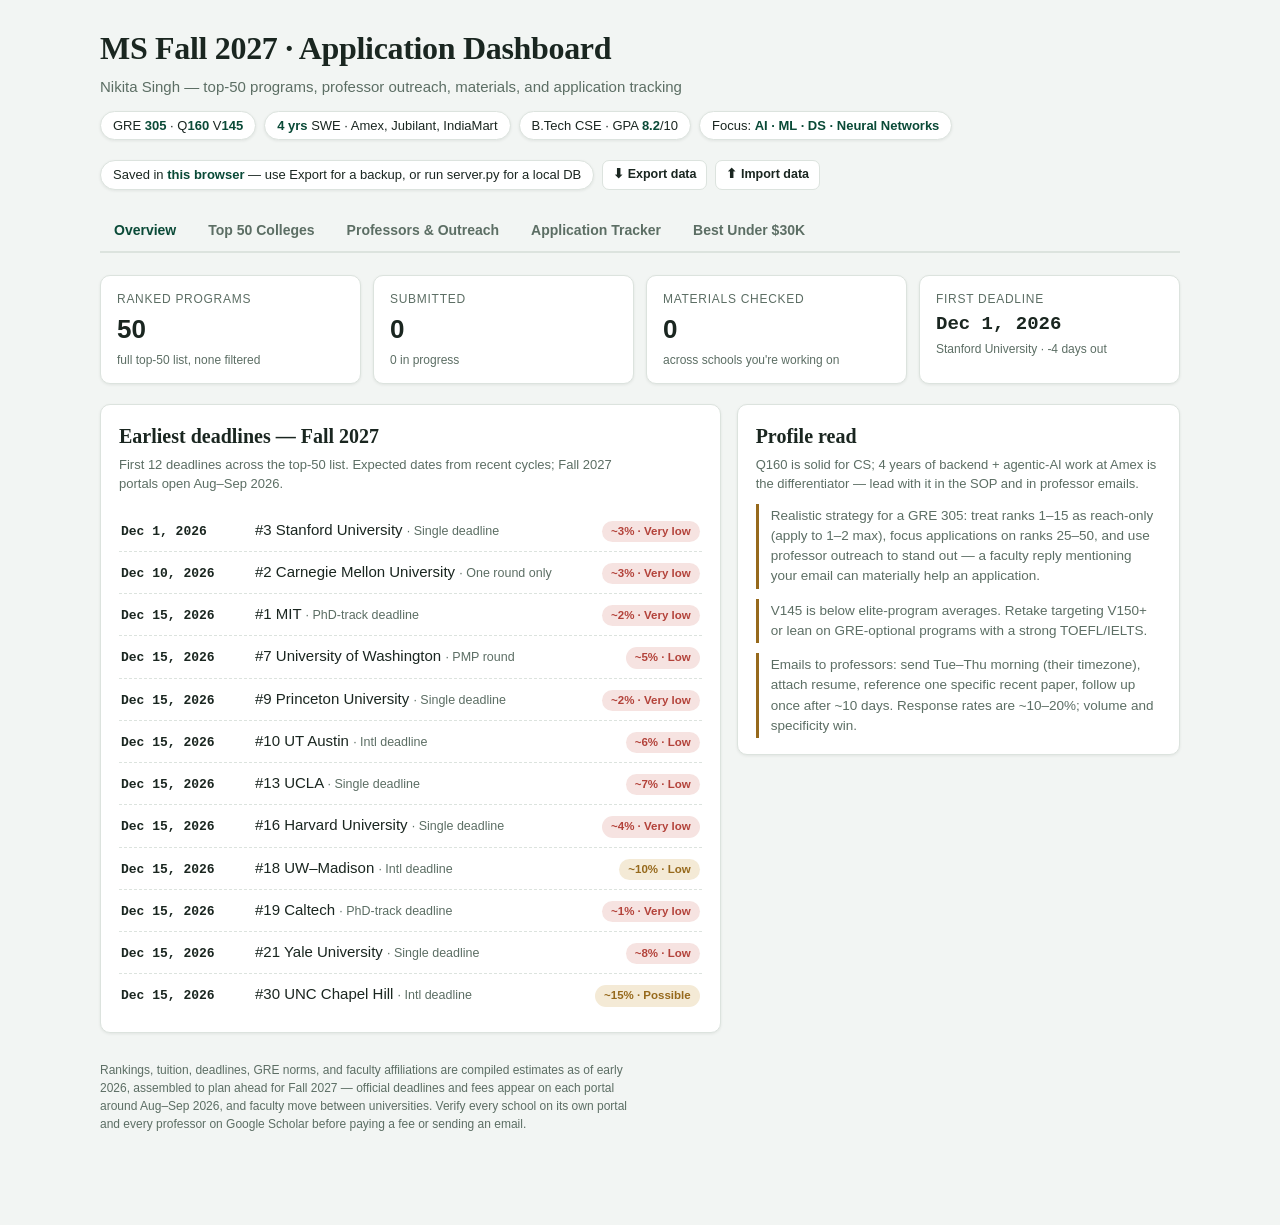
==== index.html @ 61728da5 "Refactor dashboard into modular SOLID app with build step Split the single-file grad-dashboard.html " ====
<!doctype html>
<html lang="en">
<head>
<meta charset="utf-8">
<title>MS Fall 2027 — Application Dashboard</title>
<meta name="viewport" content="width=device-width, initial-scale=1">
<link rel="stylesheet" href="styles.css">
</head>
<body>
<div class="wrap">
<header>
  <h1>MS Fall 2027 · Application Dashboard</h1>
  <p class="sub">Nikita Singh — top-50 programs, professor outreach, materials, and application tracking</p>
  <div class="chips">
    <span class="chip">GRE <b>305</b> · Q<b>160</b> V<b>145</b></span>
    <span class="chip"><b>4 yrs</b> SWE · Amex, Jubilant, IndiaMart</span>
    <span class="chip">B.Tech CSE · GPA <b>8.2</b>/10</span>
    <span class="chip">Focus: <b>AI · ML · DS · Neural Networks</b></span>
  </div>
  <div class="chips">
    <span class="chip" id="storageChip">…</span>
    <button class="btn" id="expBtn" type="button">⬇ Export data</button>
    <label class="btn" style="cursor:pointer">⬆ Import data<input type="file" id="impFile" accept="application/json" hidden></label>
  </div>
</header>

<nav role="tablist">
  <button class="on" data-tab="overview">Overview</button>
  <button data-tab="colleges">Top 50 Colleges</button>
  <button data-tab="profs">Professors &amp; Outreach</button>
  <button data-tab="tracker">Application Tracker</button>
  <button data-tab="value">Best Under $30K</button>
</nav>

<section id="overview" class="on">
  <div class="stats" id="statTiles"></div>
  <div class="cols2">
    <div class="panel">
      <h2>Earliest deadlines — Fall 2027</h2>
      <p class="note">First 12 deadlines across the top-50 list. Expected dates from recent cycles; Fall 2027 portals open Aug–Sep 2026.</p>
      <ul class="tl" id="timeline"></ul>
    </div>
    <div class="panel">
      <h2>Profile read</h2>
      <p class="note" style="margin-bottom:6px">Q160 is solid for CS; 4 years of backend + agentic-AI work at Amex is the differentiator — lead with it in the SOP and in professor emails.</p>
      <div class="advice">Realistic strategy for a GRE 305: treat ranks 1–15 as reach-only (apply to 1–2 max), focus applications on ranks 25–50, and use professor outreach to stand out — a faculty reply mentioning your email can materially help an application.</div>
      <div class="advice">V145 is below elite-program averages. Retake targeting V150+ or lean on GRE-optional programs with a strong TOEFL/IELTS.</div>
      <div class="advice">Emails to professors: send Tue–Thu morning (their timezone), attach resume, reference one specific recent paper, follow up once after ~10 days. Response rates are ~10–20%; volume and specificity win.</div>
    </div>
  </div>
</section>

<section id="colleges">
  <h2>Top 50 US graduate programs — AI · ML · Data Science · Neural Networks · CS</h2>
  <p class="note">All 50 programs in ascending rank order (1 = strongest), blended from US News CS graduate rankings and CSRankings AI/ML output — no schools filtered out. <b>Admit chance</b> is an estimated probability for your profile (GRE 305 · Q160 · GPA 8.2 · 4 yrs SWE); <b>Exams &amp; scores</b> shows the GRE policy with a competitive score plus TOEFL/IELTS minimums. Tuition is estimated <b>total international tuition</b> (excluding living costs); deadlines are expected Fall 2027 dates. Expand <b>Checklist &amp; notes</b> for the per-program GRE policy (<span class="pill p-safe">✓ verified</span> = checked on the university's own site in July 2026; <span class="pill p-info">est.</span> = from recent cycles), your materials checklist, and a comments box for each college.</p>
  <div class="toolrow" id="areaFilters" role="group" aria-label="Filter by program area"></div>
  <div class="tblwrap"><table id="collegeTbl">
    <thead><tr>
      <th>#</th><th>University</th><th>Admit chance</th><th>Exams &amp; scores</th><th>Program</th><th>Program areas</th>
      <th>Tuition (est.)</th><th>Deadline (est.)</th><th>Portal</th><th>Materials</th>
    </tr></thead>
    <tbody></tbody>
  </table></div>
</section>

<section id="profs">
  <h2>Professors to reach out to</h2>
  <p class="note">Two AI/ML faculty per university, in rank order. Affiliations are as of early 2026 — professors move, so click <b>Scholar</b> to confirm their current university and skim their 2–3 most recent papers <b>before</b> emailing; the draft has a marked slot where you cite one. <b>Draft email</b> opens a personalized mail built from your profile.</p>
  <div class="toolrow">
    <input class="search" id="profSearch" type="search" placeholder="Filter by university, professor, or area (e.g. NLP, vision, reinforcement)…" aria-label="Filter professors">
  </div>
  <div id="profList"></div>
</section>

<section id="tracker">
  <h2>Application tracker</h2>
  <p class="note">Status and notes persist in this browser and sync with the Top 50 tab. Type comments directly in the Notes column. Track only the schools you actually apply to — set the rest to “Not started”.</p>
  <div class="tblwrap"><table id="trackTbl">
    <thead><tr>
      <th>#</th><th>University</th><th>Status</th><th>Materials</th><th>Deadline</th><th>Notes</th>
    </tr></thead>
    <tbody></tbody>
  </table></div>
</section>

<section id="value">
  <h2>Best value — under $30K total tuition</h2>
  <p class="note">The top-50 research list is expensive (most programs run $40K–$90K+). These budget picks (≈ ₹25–26 lakh or less) sit outside the research top-50 but place well into US tech jobs — a strong plan pairs 6–8 schools from ranks 30–50 with 2–3 of these.</p>
  <div class="cards" id="valueCards"></div>
</section>

<p class="foot">Rankings, tuition, deadlines, GRE norms, and faculty affiliations are compiled estimates as of early 2026, assembled to plan ahead for Fall 2027 — official deadlines and fees appear on each portal around Aug–Sep 2026, and faculty move between universities. Verify every school on its own portal and every professor on Google Scholar before paying a fee or sending an email.</p>
</div>

<div class="overlay" id="overlay" role="dialog" aria-modal="true" aria-labelledby="mTitle">
  <div class="modal">
    <header><h3 id="mTitle">Outreach email</h3><button class="btn" id="mClose">Close ✕</button></header>
    <div class="body">
      <textarea id="mText" aria-label="Email draft"></textarea>
    </div>
    <footer>
      <span class="hint" id="mHint">Replace the [bracketed] line with a real recent paper from their Scholar page.</span>
      <button class="btn" id="mCopy">Copy email</button>
      <a class="btn primary" id="mMailto" href="#">Open in mail app</a>
    </footer>
  </div>
</div>

<script type="module" src="./src/app.js"></script>
</body>
</html>
---- styles.css ----
:root{
  --bg:#F2F5F3; --card:#FFFFFF; --ink:#1A2620; --muted:#5C6E64; --line:#DCE3DE;
  --accent:#0E6B4F; --accent-soft:#E2EFE9; --accent-ink:#0A4A37;
  --gold:#96691C; --gold-soft:#F4EAD6;
  --good:#2E7D46; --good-soft:#E1F0E4;
  --warn:#A8731E; --warn-soft:#F6ECD8;
  --bad:#B3423A; --bad-soft:#F6E3E1;
  --info:#3A5FA8; --info-soft:#E4EAF6;
  --shadow:0 1px 3px rgba(20,35,28,.08);
}
@media (prefers-color-scheme: dark){
  :root{
    --bg:#0E1512; --card:#161F1A; --ink:#E4ECE7; --muted:#8FA398; --line:#263129;
    --accent:#4CB08A; --accent-soft:#1B2E26; --accent-ink:#8AD4B4;
    --gold:#D6A24B; --gold-soft:#2E2717;
    --good:#5CBF7C; --good-soft:#1A2E20;
    --warn:#D9A544; --warn-soft:#2E2716;
    --bad:#E0837B; --bad-soft:#331D1B;
    --info:#8AA8E0; --info-soft:#1B2333;
    --shadow:0 1px 3px rgba(0,0,0,.4);
  }
}
:root[data-theme="dark"]{
  --bg:#0E1512; --card:#161F1A; --ink:#E4ECE7; --muted:#8FA398; --line:#263129;
  --accent:#4CB08A; --accent-soft:#1B2E26; --accent-ink:#8AD4B4;
  --gold:#D6A24B; --gold-soft:#2E2717;
  --good:#5CBF7C; --good-soft:#1A2E20;
  --warn:#D9A544; --warn-soft:#2E2716;
  --bad:#E0837B; --bad-soft:#331D1B;
  --info:#8AA8E0; --info-soft:#1B2333;
  --shadow:0 1px 3px rgba(0,0,0,.4);
}
:root[data-theme="light"]{
  --bg:#F2F5F3; --card:#FFFFFF; --ink:#1A2620; --muted:#5C6E64; --line:#DCE3DE;
  --accent:#0E6B4F; --accent-soft:#E2EFE9; --accent-ink:#0A4A37;
  --gold:#96691C; --gold-soft:#F4EAD6;
  --good:#2E7D46; --good-soft:#E1F0E4;
  --warn:#A8731E; --warn-soft:#F6ECD8;
  --bad:#B3423A; --bad-soft:#F6E3E1;
  --info:#3A5FA8; --info-soft:#E4EAF6;
  --shadow:0 1px 3px rgba(20,35,28,.08);
}
*{box-sizing:border-box}
body{margin:0;background:var(--bg);color:var(--ink);
  font:15px/1.5 -apple-system,BlinkMacSystemFont,"Segoe UI",Roboto,sans-serif;}
.mono{font-family:ui-monospace,"SF Mono",Menlo,Consolas,monospace;font-variant-numeric:tabular-nums;}
.wrap{max-width:1120px;margin:0 auto;padding:24px 20px 80px;}
header h1{font-family:"Iowan Old Style",Palatino,"Palatino Linotype",Georgia,serif;
  font-size:clamp(24px,4vw,32px);margin:0 0 4px;letter-spacing:-.01em;text-wrap:balance;}
header .sub{color:var(--muted);margin:0 0 12px;}
.chips{display:flex;flex-wrap:wrap;gap:8px;margin-bottom:20px;}
.chip{background:var(--card);border:1px solid var(--line);border-radius:999px;
  padding:4px 12px;font-size:13px;box-shadow:var(--shadow);}
.chip b{color:var(--accent-ink);}
nav{display:flex;gap:4px;border-bottom:2px solid var(--line);margin-bottom:22px;overflow-x:auto;}
nav button{appearance:none;background:none;border:none;border-bottom:2px solid transparent;
  margin-bottom:-2px;padding:10px 14px;font:inherit;font-weight:600;font-size:14px;
  color:var(--muted);cursor:pointer;white-space:nowrap;}
nav button:hover{color:var(--ink);}
nav button:focus-visible{outline:2px solid var(--accent);outline-offset:-2px;border-radius:4px;}
nav button.on{color:var(--accent-ink);border-bottom-color:var(--accent);}
section{display:none;}
section.on{display:block;}
h2{font-family:"Iowan Old Style",Palatino,Georgia,serif;font-size:20px;margin:0 0 4px;}
.note{color:var(--muted);font-size:13px;margin:0 0 16px;max-width:74ch;}
.stats{display:grid;grid-template-columns:repeat(auto-fit,minmax(180px,1fr));gap:12px;margin-bottom:20px;}
.stat{background:var(--card);border:1px solid var(--line);border-radius:10px;padding:14px 16px;box-shadow:var(--shadow);}
.stat .k{font-size:12px;text-transform:uppercase;letter-spacing:.06em;color:var(--muted);}
.stat .v{font-size:26px;font-weight:700;margin-top:2px;}
.stat .d{font-size:12px;color:var(--muted);margin-top:2px;}
.tblwrap{overflow-x:auto;background:var(--card);border:1px solid var(--line);border-radius:10px;box-shadow:var(--shadow);}
table{border-collapse:collapse;width:100%;min-width:1040px;font-size:14px;}
th{font-size:11.5px;text-transform:uppercase;letter-spacing:.06em;color:var(--muted);
  text-align:left;padding:10px 12px;border-bottom:1px solid var(--line);white-space:nowrap;}
td{padding:10px 12px;border-bottom:1px solid var(--line);vertical-align:top;}
tr:last-child td{border-bottom:none;}
td .cname{font-weight:650;}
td .csub{font-size:12px;color:var(--muted);}
.rankno{font-family:"Iowan Old Style",Palatino,Georgia,serif;font-weight:700;font-size:17px;color:var(--gold);}
.pill{display:inline-block;border-radius:999px;padding:2px 9px;font-size:11.5px;font-weight:650;white-space:nowrap;}
.p-amb{background:var(--bad-soft);color:var(--bad);}
.p-tgt{background:var(--gold-soft);color:var(--gold);}
.p-safe{background:var(--good-soft);color:var(--good);}
.p-info{background:var(--info-soft);color:var(--info);}
.p-acc{background:var(--accent-soft);color:var(--accent-ink);}
.course{display:inline-block;background:var(--accent-soft);color:var(--accent-ink);
  border-radius:5px;padding:1px 7px;font-size:11.5px;margin:1px 2px 1px 0;}
a{color:var(--accent-ink);font-weight:600;text-decoration:none;}
a:hover{text-decoration:underline;}
a:focus-visible{outline:2px solid var(--accent);outline-offset:2px;border-radius:3px;}
.deadline .days{font-size:11.5px;}
.btn{appearance:none;font:inherit;font-size:12.5px;font-weight:650;border:1px solid var(--line);
  background:var(--card);color:var(--ink);border-radius:7px;padding:4px 10px;cursor:pointer;}
.btn:hover{border-color:var(--accent);color:var(--accent-ink);}
.btn:focus-visible{outline:2px solid var(--accent);outline-offset:1px;}
.btn.primary{background:var(--accent);border-color:var(--accent);color:#fff;}
:root[data-theme="dark"] .btn.primary, .dark .btn.primary{color:#0E1512;}
.detail{background:var(--bg);}
.detail-inner{display:grid;grid-template-columns:1fr 1fr;gap:16px;padding:6px 4px;}
@media(max-width:760px){.detail-inner{grid-template-columns:1fr;}}
.detail h4{margin:0 0 8px;font-size:13px;text-transform:uppercase;letter-spacing:.05em;color:var(--muted);}
.checks{display:grid;grid-template-columns:1fr 1fr;gap:4px 14px;}
.checks label{display:flex;align-items:center;gap:7px;font-size:13.5px;cursor:pointer;}
.checks input{accent-color:var(--accent);width:15px;height:15px;}
textarea{width:100%;min-height:84px;background:var(--card);color:var(--ink);border:1px solid var(--line);
  border-radius:8px;padding:8px 10px;font:inherit;font-size:13.5px;resize:vertical;}
textarea:focus-visible{outline:2px solid var(--accent);outline-offset:1px;}
select.status{appearance:none;font:inherit;font-size:12.5px;font-weight:650;border:1px solid var(--line);
  border-radius:999px;padding:3px 26px 3px 11px;cursor:pointer;color:var(--ink);
  background:var(--card) url('data:image/svg+xml;utf8,<svg xmlns="http://www.w3.org/2000/svg" width="10" height="6"><path d="M1 1l4 4 4-4" stroke="%23888" fill="none" stroke-width="1.5"/></svg>') no-repeat right 9px center;}
select.status:focus-visible{outline:2px solid var(--accent);outline-offset:1px;}
.s-not{border-color:var(--line);}
.s-prog{background-color:var(--warn-soft);color:var(--warn);border-color:transparent;}
.s-sub{background-color:var(--info-soft);color:var(--info);border-color:transparent;}
.s-int{background-color:var(--gold-soft);color:var(--gold);border-color:transparent;}
.s-adm{background-color:var(--good-soft);color:var(--good);border-color:transparent;}
.s-rej{background-color:var(--bad-soft);color:var(--bad);border-color:transparent;}
.bar{height:5px;border-radius:99px;background:var(--line);overflow:hidden;width:90px;}
.bar i{display:block;height:100%;background:var(--accent);border-radius:99px;}
.prog-lbl{font-size:11.5px;color:var(--muted);margin-top:3px;}
.cards{display:grid;grid-template-columns:repeat(auto-fill,minmax(290px,1fr));gap:14px;}
.vcard{background:var(--card);border:1px solid var(--line);border-radius:10px;padding:16px;box-shadow:var(--shadow);
  display:flex;flex-direction:column;gap:8px;}
.vcard .rank{font-family:"Iowan Old Style",Palatino,Georgia,serif;font-size:13px;color:var(--gold);font-weight:700;}
.vcard h3{margin:0;font-size:16.5px;}
.vcard .price{font-size:22px;font-weight:750;}
.vcard .price small{font-size:12px;color:var(--muted);font-weight:400;}
.vcard .meta{font-size:12.5px;color:var(--muted);}
.vcard footer{margin-top:auto;display:flex;justify-content:space-between;align-items:center;font-size:12.5px;}
.tl{list-style:none;margin:0;padding:0;}
.tl li{display:flex;gap:14px;align-items:baseline;padding:9px 2px;border-bottom:1px dashed var(--line);}
.tl li:last-child{border-bottom:none;}
.tl .date{width:120px;flex:none;font-weight:650;font-size:13px;}
.tl .who{flex:1;}
.tl .who small{color:var(--muted);}
.panel{background:var(--card);border:1px solid var(--line);border-radius:10px;padding:16px 18px;box-shadow:var(--shadow);}
.cols2{display:grid;grid-template-columns:1.4fr 1fr;gap:16px;align-items:start;}
@media(max-width:820px){.cols2{grid-template-columns:1fr;}}
.advice{border-left:3px solid var(--gold);padding:2px 0 2px 12px;font-size:13.5px;color:var(--muted);margin-top:10px;}
.foot{margin-top:28px;font-size:12px;color:var(--muted);max-width:80ch;}
/* professors */
.toolrow{display:flex;gap:10px;flex-wrap:wrap;margin-bottom:14px;}
input.search{font:inherit;font-size:14px;background:var(--card);color:var(--ink);border:1px solid var(--line);
  border-radius:8px;padding:8px 12px;min-width:260px;flex:1;max-width:420px;}
input.search:focus-visible{outline:2px solid var(--accent);outline-offset:1px;}
.fchip{appearance:none;font:inherit;font-size:12.5px;font-weight:650;border:1px solid var(--line);
  background:var(--card);color:var(--muted);border-radius:999px;padding:5px 13px;cursor:pointer;}
.fchip:hover{border-color:var(--accent);color:var(--accent-ink);}
.fchip:focus-visible{outline:2px solid var(--accent);outline-offset:1px;}
.fchip.on{background:var(--accent);border-color:var(--accent);color:#fff;}
.uniblock{background:var(--card);border:1px solid var(--line);border-radius:10px;box-shadow:var(--shadow);margin-bottom:12px;overflow:hidden;}
.uniblock header{display:flex;gap:10px;align-items:baseline;padding:11px 16px;border-bottom:1px solid var(--line);flex-wrap:wrap;}
.uniblock header .cname{font-weight:700;}
.profrow{display:flex;gap:12px;align-items:center;padding:9px 16px;border-bottom:1px dashed var(--line);flex-wrap:wrap;}
.profrow:last-child{border-bottom:none;}
.profrow .pname{font-weight:650;min-width:180px;}
.profrow .parea{flex:1;font-size:13px;color:var(--muted);min-width:200px;}
/* modal */
.overlay{position:fixed;inset:0;background:rgba(10,18,14,.55);display:none;align-items:center;justify-content:center;padding:20px;z-index:50;}
.overlay.on{display:flex;}
.modal{background:var(--card);color:var(--ink);border:1px solid var(--line);border-radius:12px;max-width:720px;width:100%;
  max-height:88vh;display:flex;flex-direction:column;box-shadow:0 12px 40px rgba(0,0,0,.35);}
.modal header{display:flex;justify-content:space-between;align-items:center;padding:14px 18px;border-bottom:1px solid var(--line);}
.modal header h3{margin:0;font-size:16px;font-family:"Iowan Old Style",Palatino,Georgia,serif;}
.modal .body{padding:14px 18px;overflow:auto;}
.modal textarea{min-height:340px;font-size:13px;line-height:1.55;}
.modal footer{display:flex;gap:10px;justify-content:flex-end;padding:12px 18px;border-top:1px solid var(--line);align-items:center;}
.modal .hint{margin-right:auto;font-size:12px;color:var(--muted);}
@media (prefers-reduced-motion: no-preference){
  .modal{animation:pop .18s ease-out;}
  @keyframes pop{from{transform:scale(.97);opacity:.6}to{transform:scale(1);opacity:1}}
}
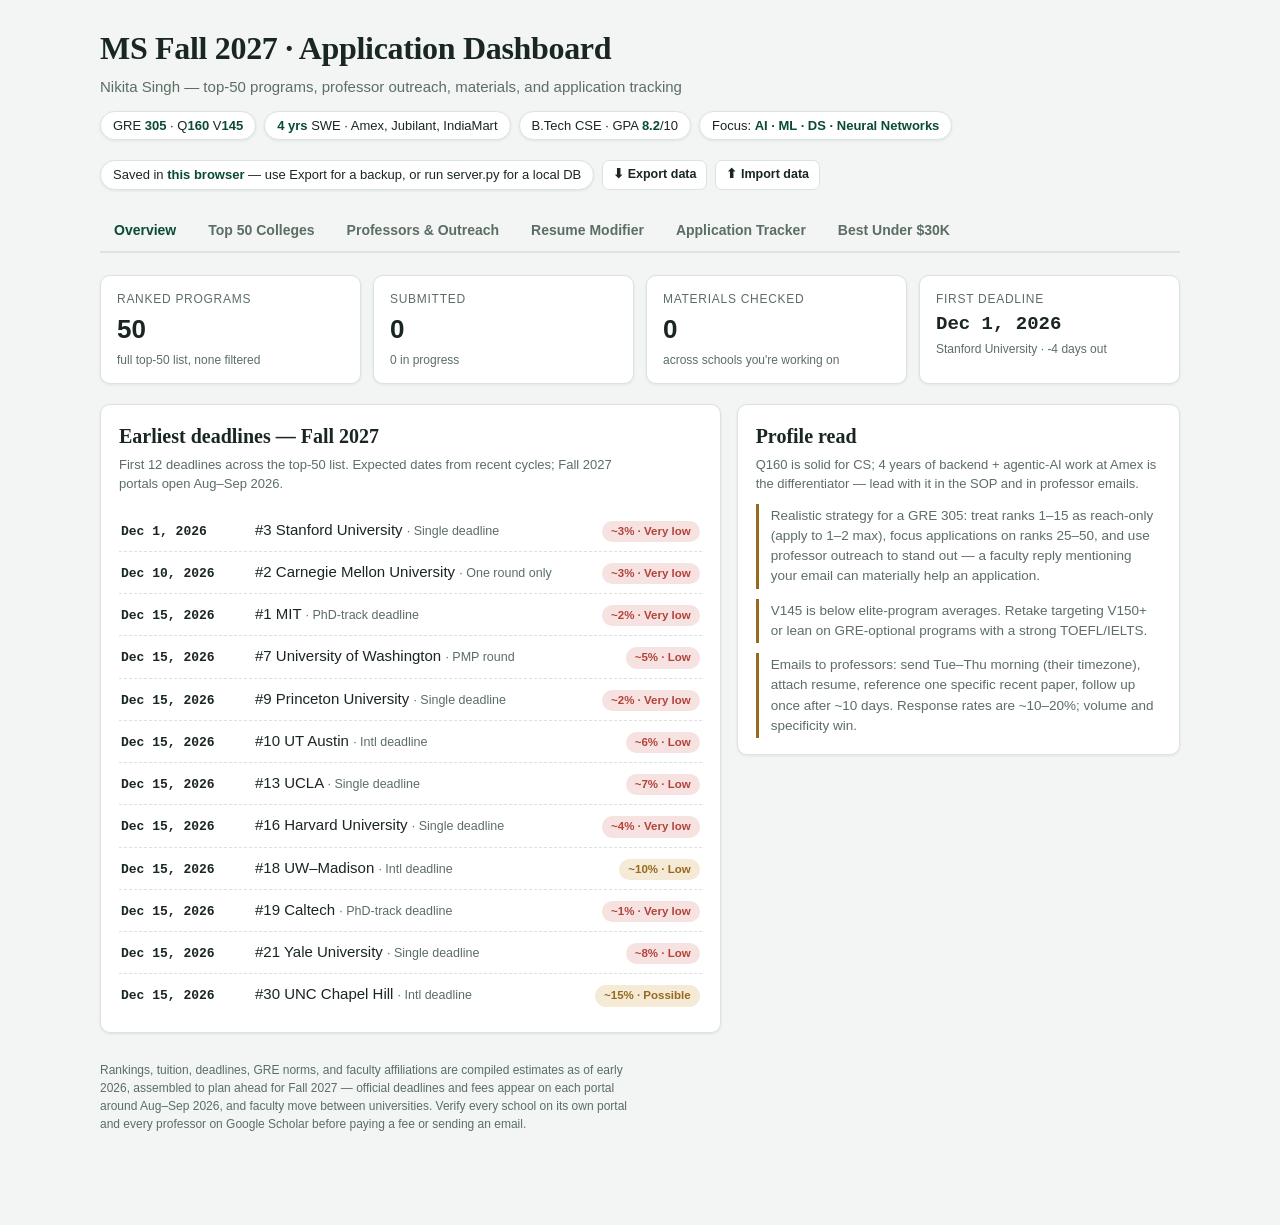
==== commit 7fbd3acf: "Add Resume Modifier tab: ATS scoring + AI rewrite, and a ./setup launcher - src/services/AtsAnalyzer" ====
--- a/index.html
+++ b/index.html
@@ -28,6 +28,7 @@
   <button class="on" data-tab="overview">Overview</button>
   <button data-tab="colleges">Top 50 Colleges</button>
   <button data-tab="profs">Professors &amp; Outreach</button>
+  <button data-tab="resume">Resume Modifier</button>
   <button data-tab="tracker">Application Tracker</button>
   <button data-tab="value">Best Under $30K</button>
 </nav>
@@ -72,6 +73,39 @@
   <div id="profList"></div>
 </section>
 
+<section id="resume">
+  <h2>Resume Modifier — ATS optimization</h2>
+  <p class="note">Paste your resume text and, ideally, the target job description. <b>Check ATS Score</b> runs instantly in your browser against real, documented ATS parsing rules (keyword match, action verbs, quantification, standard sections, contact info, length) — no scanner can promise a universal "100" against every company's proprietary system, so treat this as a rigorous compatibility estimate, not a guarantee. <b>Rewrite with AI</b> sends both to Claude through your local server to restructure and rephrase bullets (verb → tech → scope → outcome) and work in job-description keywords — it never invents metrics, employers, or skills. Needs an Anthropic API key in <code>.env</code> (set up by <code>./setup</code>) and only works when running locally, not in the shared artifact view.</p>
+
+  <div class="cols2">
+    <div class="panel">
+      <h4 style="margin:0 0 6px">Your resume text</h4>
+      <textarea id="resumeInput" style="min-height:220px" placeholder="Paste your resume text here (copy from Word/PDF/Google Docs)…"></textarea>
+    </div>
+    <div class="panel">
+      <h4 style="margin:0 0 6px">Target job description <span class="csub">(optional, improves scoring + rewrite)</span></h4>
+      <textarea id="jdInput" style="min-height:220px" placeholder="Paste the job posting text here…"></textarea>
+    </div>
+  </div>
+
+  <div class="toolrow" style="margin-top:14px">
+    <button class="btn primary" id="atsCheckBtn" type="button">Check ATS Score</button>
+    <button class="btn" id="aiRewriteBtn" type="button">✨ Rewrite with AI</button>
+    <span class="csub" id="rewriteStatus"></span>
+  </div>
+
+  <div id="atsScoreArea"></div>
+
+  <div class="panel" id="rewritePanel" hidden style="margin-top:14px">
+    <h4 style="margin:0 0 6px">AI-rewritten resume</h4>
+    <textarea id="rewriteOutput" style="min-height:320px"></textarea>
+    <div class="toolrow" style="margin-top:10px">
+      <button class="btn" id="copyRewriteBtn" type="button">Copy rewritten text</button>
+      <button class="btn" id="rescoreRewriteBtn" type="button">Re-check ATS score</button>
+    </div>
+  </div>
+</section>
+
 <section id="tracker">
   <h2>Application tracker</h2>
   <p class="note">Status and notes persist in this browser and sync with the Top 50 tab. Type comments directly in the Notes column. Track only the schools you actually apply to — set the rest to “Not started”.</p>
